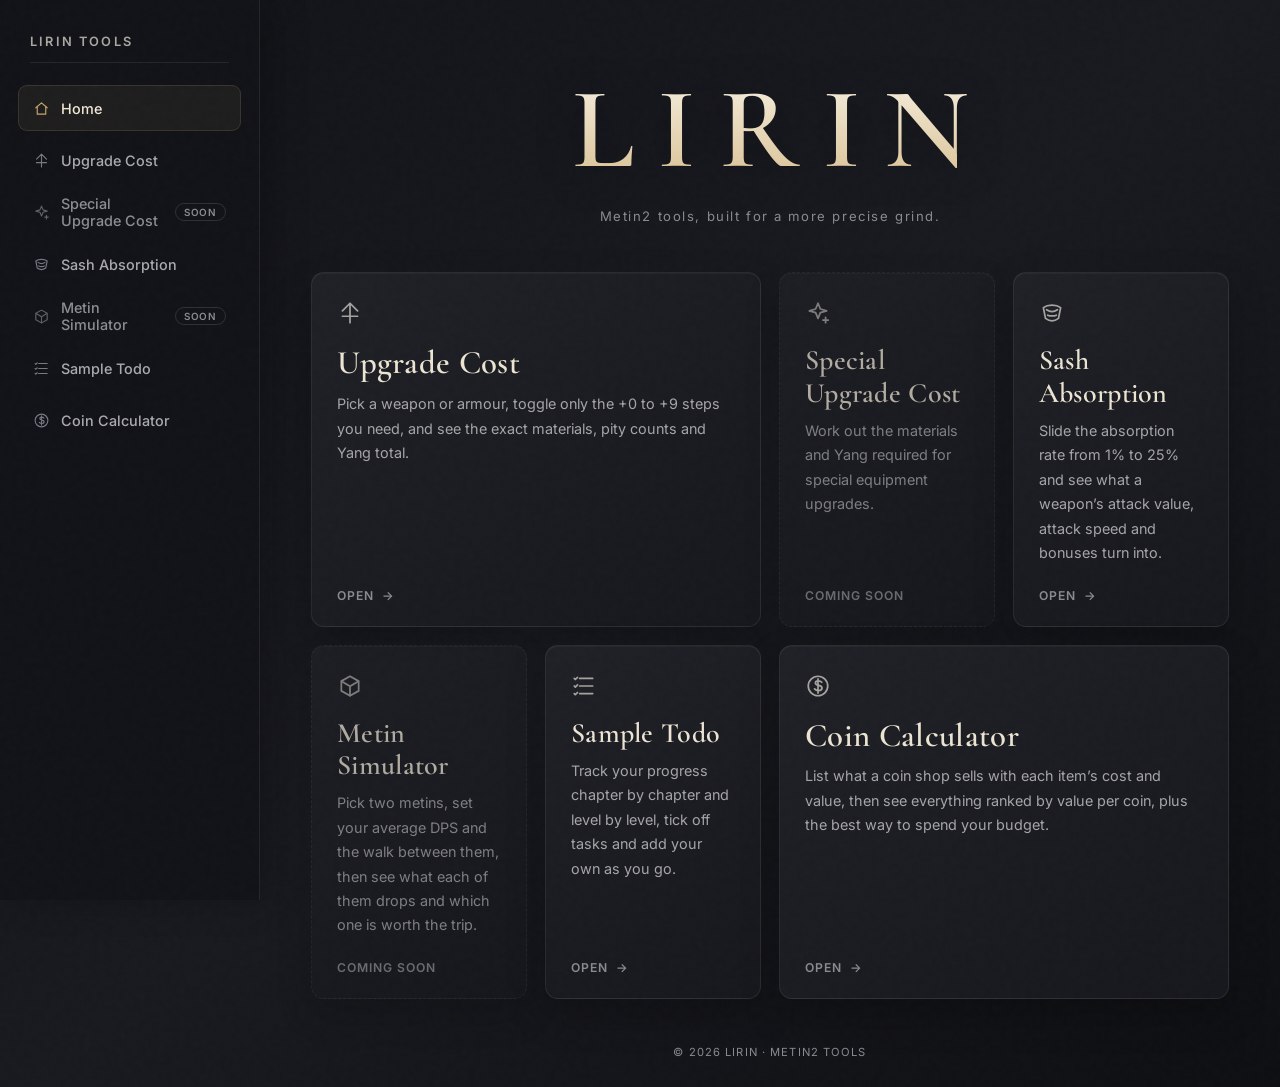
==== index.html @ 63ec620d "Update index.html" ====
<!DOCTYPE html>
<html lang="en">
<head>
<meta charset="UTF-8">
<meta name="viewport" content="width=device-width, initial-scale=1.0">
<title>LIRIN — Metin2 Tools</title>
<meta name="description" content="LIRIN brings together refined Metin2 tools for upgrades, farming and planning.">
<meta name="theme-color" content="#0f1013">
<meta property="og:type" content="website">
<meta property="og:title" content="LIRIN — Metin2 Tools">
<meta property="og:description" content="Refined Metin2 tools for upgrades, farming and planning.">
<meta name="twitter:card" content="summary">
<link rel="icon" href="data:image/svg+xml,%3Csvg xmlns='http://www.w3.org/2000/svg' viewBox='0 0 64 64'%3E%3Crect width='64' height='64' rx='12' fill='%230f1013'/%3E%3Cpath d='M20 14v36h26' fill='none' stroke='%23c7a76b' stroke-width='5' stroke-linecap='square'/%3E%3C/svg%3E">
<link rel="preconnect" href="https://fonts.googleapis.com">
<link rel="preconnect" href="https://fonts.gstatic.com" crossorigin>
<link href="https://fonts.googleapis.com/css2?family=Cormorant+Garamond:wght@500;600;700&family=Inter:wght@400;500;600&display=swap" rel="stylesheet">
<style>
:root{--gold:#c7a76b;--bg:#0f1013;--line:rgba(255,255,255,.075);--text:#f3f0e9;--muted:#a6a5a8;--dim:#8a8a92;--serif:"Cormorant Garamond",Georgia,"Times New Roman",serif;--sans:"Inter",ui-sans-serif,system-ui,-apple-system,"Segoe UI",sans-serif;color-scheme:dark}
*{box-sizing:border-box}
html{scroll-behavior:smooth;scrollbar-color:#414149 #101115}
body{margin:0;background:var(--bg);color:var(--text);font-family:var(--sans);-webkit-font-smoothing:antialiased}
.skip{position:absolute;left:-9999px;top:8px;z-index:20;padding:8px 14px;border-radius:6px;background:var(--gold);color:#17130d;font-weight:600}
.skip:focus{left:8px}
.ic{fill:none;stroke:currentColor;stroke-width:1.6;stroke-linecap:round;stroke-linejoin:round}
.app-root{position:relative;display:flex;min-height:100svh;isolation:isolate;overflow:clip;background:linear-gradient(138deg,#121318 0%,#191a20 50%,#0e0f12 100%)}
.app-root::after{content:"";position:absolute;inset:0;z-index:4;pointer-events:none;opacity:.035;background-image:url("data:image/svg+xml,%3Csvg viewBox='0 0 180 180' xmlns='http://www.w3.org/2000/svg'%3E%3Cfilter id='n'%3E%3CfeTurbulence type='fractalNoise' baseFrequency='.9' numOctaves='3' stitchTiles='stitch'/%3E%3C/filter%3E%3Crect width='100%25' height='100%25' filter='url(%23n)' opacity='.5'/%3E%3C/svg%3E")}
 
/* sidebar */
.sidebar{position:sticky;top:0;z-index:2;flex:0 0 260px;align-self:flex-start;height:100svh;display:flex;flex-direction:column;gap:6px;padding:34px 18px;background:#121318;border-right:1px solid var(--line);box-shadow:12px 0 34px rgba(0,0,0,.24)}
.nav-label{margin:0 12px 16px;padding-bottom:13px;border-bottom:1px solid rgba(255,255,255,.08);color:#a9a7a0;font-size:.8rem;font-weight:600;letter-spacing:.17em;text-transform:uppercase}
.nav-item{display:flex;align-items:center;gap:11px;min-height:46px;padding:0 14px;border:1px solid transparent;border-radius:9px;color:#aaaab0;font-size:.9rem;font-weight:500;text-decoration:none;transition:color .18s,background .18s,border-color .18s}
.nav-item .ic{width:17px;height:17px;flex:none;color:#777982;transition:color .18s}
.nav-item:hover,.nav-item.is-active{color:#f1e8d7;border-color:rgba(199,167,107,.16);background:rgba(199,167,107,.075)}
.nav-item:hover .ic,.nav-item.is-active .ic{color:var(--gold)}
.nav-item.is-soon,.nav-item.is-soon:hover{color:#8d8d94;border-color:transparent;background:none;cursor:default}
.nav-item.is-soon .ic,.nav-item.is-soon:hover .ic{color:#5f6169}
.badge{margin-left:auto;padding:2px 8px;border:1px solid rgba(255,255,255,.12);border-radius:20px;color:var(--dim);font-size:.62rem;font-weight:600;letter-spacing:.08em;text-transform:uppercase}
 
/* content */
.home-content{position:relative;z-index:1;flex:1;min-width:0;display:flex;flex-direction:column;align-items:center;gap:12px;padding:clamp(48px,8vh,84px) clamp(22px,4vw,64px) 28px}
.brand{margin:0;padding:0 .1em .08em;font-family:var(--serif);font-size:clamp(4.5rem,10vw,7.2rem);font-weight:600;line-height:1;letter-spacing:.2em;text-indent:.2em;background:linear-gradient(180deg,#f5eddd 5%,#d6bd8c 100%);-webkit-background-clip:text;background-clip:text;-webkit-text-fill-color:transparent;filter:drop-shadow(0 3px 22px rgba(0,0,0,.35));user-select:none}
.tagline{margin:0;color:var(--dim);font-size:.82rem;letter-spacing:.12em;text-align:center}
 
/* bento grid */
.tool-cards{display:grid;grid-template-columns:repeat(4,minmax(0,1fr));gap:18px;width:min(100%,1120px);margin-top:clamp(22px,4vh,38px)}
.tool-card{position:relative;display:flex;flex-direction:column;align-items:flex-start;min-height:250px;padding:27px 25px 23px;overflow:hidden;border:1px solid var(--line);border-radius:13px;background:linear-gradient(145deg,#202127 0%,#191a1f 72%,#17181d 100%);box-shadow:0 16px 38px rgba(0,0,0,.24),inset 0 1px 0 rgba(255,255,255,.035);color:inherit;text-decoration:none;transition:transform .22s,border-color .22s,box-shadow .22s}
.tool-card.wide{grid-column:span 2}
.tool-card>*{position:relative;z-index:1}
.tool-card::before{content:"";position:absolute;top:0;left:25px;width:62px;height:1px;background:linear-gradient(90deg,var(--gold),transparent);opacity:0;transition:opacity .22s}
.tool-card::after{content:"";position:absolute;inset:0;pointer-events:none;opacity:0;background:radial-gradient(340px circle at var(--x,50%) var(--y,50%),rgba(199,167,107,.11),transparent 74%);transition:opacity .22s}
a.tool-card:hover{transform:translateY(-4px);border-color:rgba(199,167,107,.34);box-shadow:0 22px 48px rgba(0,0,0,.34),0 0 22px rgba(199,167,107,.045)}
a.tool-card:hover::before,a.tool-card:hover::after{opacity:1}
.tool-card .ic{width:26px;height:26px;margin-bottom:18px;color:#a5a3a0;transition:color .18s}
a.tool-card:hover .ic{color:var(--gold)}
.tool-card h2{margin:0 0 10px;color:#ece4d3;font-family:var(--serif);font-size:1.75rem;font-weight:600;letter-spacing:.01em;line-height:1.15}
.tool-card.wide h2{font-size:2.05rem}
.tool-card p{margin:0;max-width:48ch;color:var(--muted);font-size:.9rem;line-height:1.7}
.card-open{display:inline-flex;align-items:center;gap:8px;margin-top:auto;padding-top:22px;color:var(--dim);font-size:.76rem;font-weight:600;letter-spacing:.08em;text-transform:uppercase;transition:color .18s,gap .18s}
a.tool-card:hover .card-open{gap:12px;color:#d2b77f}
.tool-card.is-soon{opacity:.72;border-style:dashed}
 
.site-footer{margin-top:auto;padding-top:34px;color:var(--dim);font-size:.7rem;letter-spacing:.1em;text-align:center;text-transform:uppercase}
 
/* entrance */
@keyframes rise{from{opacity:0;transform:translateY(14px)}}
.brand,.tagline,.tool-card,.site-footer{animation:rise .7s cubic-bezier(.2,.7,.2,1) backwards}
.tagline{animation-delay:.08s}
.tool-card{animation-delay:calc(.18s + var(--i) * .07s)}
.site-footer{animation-delay:.7s}
 
:focus-visible{outline:2px solid #d8bd83;outline-offset:4px}
::-webkit-scrollbar{width:10px;height:8px}
::-webkit-scrollbar-track{background:#101115}
::-webkit-scrollbar-thumb{background:#414149;border-radius:10px}
 
@media(max-width:1050px){.tool-cards{grid-template-columns:repeat(2,minmax(0,1fr))}}
@media(max-width:700px){
  .app-root{flex-direction:column}
  .sidebar{position:relative;flex:none;width:100%;height:auto;flex-direction:row;align-items:center;gap:7px;padding:10px 12px;overflow-x:auto;border-right:0;border-bottom:1px solid var(--line)}
  .nav-label{flex:none;margin:0 8px 0 2px;padding:0;border:0;font-size:.7rem}
  .nav-item{flex:none;min-height:36px;gap:7px;padding:0 9px;font-size:.78rem;white-space:nowrap}
  .nav-item .ic{width:15px;height:15px}
  .badge{display:none}
  .home-content{padding:42px 18px 24px}
  .brand{font-size:clamp(4rem,16vw,5.4rem)}
  .tagline{font-size:.7rem;letter-spacing:.08em}
  .tool-cards{grid-template-columns:1fr;gap:13px;margin-top:24px}
  .tool-card.wide{grid-column:auto}
  .tool-card,.tool-card.wide{min-height:200px;padding:23px 21px 20px}
  .tool-card.wide h2{font-size:1.75rem}
}
@media(prefers-reduced-motion:reduce){*,*::before,*::after{scroll-behavior:auto!important;animation-duration:.01ms!important;transition-duration:.01ms!important}}
</style>
</head>
<body>
<svg width="0" height="0" style="position:absolute" aria-hidden="true"><defs>
<symbol id="i-home" viewBox="0 0 24 24"><path d="M4 11 12 4l8 7"/><path d="M6 10v10h12V10"/></symbol>
<symbol id="i-upgrade" viewBox="0 0 24 24"><path d="M12 3v18M5 10l7-7 7 7M5 15h14"/></symbol>
<symbol id="i-special" viewBox="0 0 24 24"><path d="m12 3 2.2 5.3L20 10l-5.8 1.7L12 17l-2.2-5.3L4 10l5.8-1.7L12 3Z"/><path d="M19 16v5M16.5 18.5h5"/></symbol>
<symbol id="i-sash" viewBox="0 0 24 24"><path d="M4 7c4-3 12-3 16 0l-2 10c-4 3-8 3-12 0L4 7Z"/><path d="M7 9c3 2 7 2 10 0M8 14c2 1 6 1 8 0"/></symbol>
<symbol id="i-metin" viewBox="0 0 24 24"><path d="m12 3 8 4.5v9L12 21l-8-4.5v-9L12 3Z"/><path d="m4.5 7.8 7.5 4.4 7.5-4.4M12 12.2V21"/></symbol>
<symbol id="i-todo" viewBox="0 0 24 24"><path d="M8 5h12M8 12h12M8 19h12"/><path d="m3 5 1 1 2-2M3 12l1 1 2-2M3 19l1 1 2-2"/></symbol>
<symbol id="i-coin" viewBox="0 0 24 24"><circle cx="12" cy="12" r="9"/><path d="M15.5 8.5c-.7-.8-1.8-1.2-3.2-1.2-1.6 0-2.7.8-2.7 2 0 3.2 6.1 1.2 6.1 4.5 0 1.4-1.3 2.4-3.2 2.4-1.5 0-2.8-.5-3.7-1.5M12 5.5v13"/></symbol>
</defs></svg>
 
<a class="skip" href="#tools">Skip to tools</a>
<div class="app-root">
  <nav class="sidebar" aria-label="Main navigation">
    <p class="nav-label">Lirin Tools</p>
    <a class="nav-item is-active" href="./" aria-current="page"><svg class="ic" aria-hidden="true"><use href="#i-home"/></svg>Home</a>
    <a class="nav-item" href="upgrade-cost"><svg class="ic" aria-hidden="true"><use href="#i-upgrade"/></svg>Upgrade Cost</a>
    <span class="nav-item is-soon" aria-disabled="true"><svg class="ic" aria-hidden="true"><use href="#i-special"/></svg>Special Upgrade Cost<span class="badge">Soon</span></span>
    <a class="nav-item" href="sash"><svg class="ic" aria-hidden="true"><use href="#i-sash"/></svg>Sash Absorption</a>
    <span class="nav-item is-soon" aria-disabled="true"><svg class="ic" aria-hidden="true"><use href="#i-metin"/></svg>Metin Simulator<span class="badge">Soon</span></span>
    <a class="nav-item" href="sample-todo"><svg class="ic" aria-hidden="true"><use href="#i-todo"/></svg>Sample Todo</a>
    <a class="nav-item" href="coin-calculator"><svg class="ic" aria-hidden="true"><use href="#i-coin"/></svg>Coin Calculator</a>
  </nav>
 
  <main class="home-content">
    <h1 class="brand">LIRIN</h1>
    <p class="tagline">Metin2 tools, built for a more precise grind.</p>
 
    <div class="tool-cards" id="tools">
      <a class="tool-card wide" style="--i:0" href="upgrade-cost">
        <svg class="ic" aria-hidden="true"><use href="#i-upgrade"/></svg>
        <h2>Upgrade Cost</h2>
        <p>Pick a weapon or armour, toggle only the +0 to +9 steps you need, and see the exact materials, pity counts and Yang total.</p>
        <span class="card-open">Open <span aria-hidden="true">→</span></span>
      </a>
      <div class="tool-card is-soon" style="--i:1">
        <svg class="ic" aria-hidden="true"><use href="#i-special"/></svg>
        <h2>Special Upgrade Cost</h2>
        <p>Work out the materials and Yang required for special equipment upgrades.</p>
        <span class="card-open">Coming soon</span>
      </div>
      <a class="tool-card" style="--i:2" href="sash">
        <svg class="ic" aria-hidden="true"><use href="#i-sash"/></svg>
        <h2>Sash Absorption</h2>
        <p>Slide the absorption rate from 1% to 25% and see what a weapon’s attack value, attack speed and bonuses turn into.</p>
        <span class="card-open">Open <span aria-hidden="true">→</span></span>
      </a>
      <div class="tool-card is-soon" style="--i:3">
        <svg class="ic" aria-hidden="true"><use href="#i-metin"/></svg>
        <h2>Metin Simulator</h2>
        <p>Pick two metins, set your average DPS and the walk between them, then see what each of them drops and which one is worth the trip.</p>
        <span class="card-open">Coming soon</span>
      </div>
      <a class="tool-card" style="--i:4" href="sample-todo">
        <svg class="ic" aria-hidden="true"><use href="#i-todo"/></svg>
        <h2>Sample Todo</h2>
        <p>Track your progress chapter by chapter and level by level, tick off tasks and add your own as you go.</p>
        <span class="card-open">Open <span aria-hidden="true">→</span></span>
      </a>
      <a class="tool-card wide" style="--i:5" href="coin-calculator">
        <svg class="ic" aria-hidden="true"><use href="#i-coin"/></svg>
        <h2>Coin Calculator</h2>
        <p>List what a coin shop sells with each item’s cost and value, then see everything ranked by value per coin, plus the best way to spend your budget.</p>
        <span class="card-open">Open <span aria-hidden="true">→</span></span>
      </a>
    </div>
 
    <footer class="site-footer">© 2026 LIRIN · Metin2 Tools</footer>
  </main>
</div>
<script>
document.querySelectorAll("a.tool-card").forEach(card=>{
  card.addEventListener("pointermove",e=>{
    const b=card.getBoundingClientRect();
    card.style.setProperty("--x",(e.clientX-b.left)+"px");
    card.style.setProperty("--y",(e.clientY-b.top)+"px");
  });
});
</script>
</body>
</html>
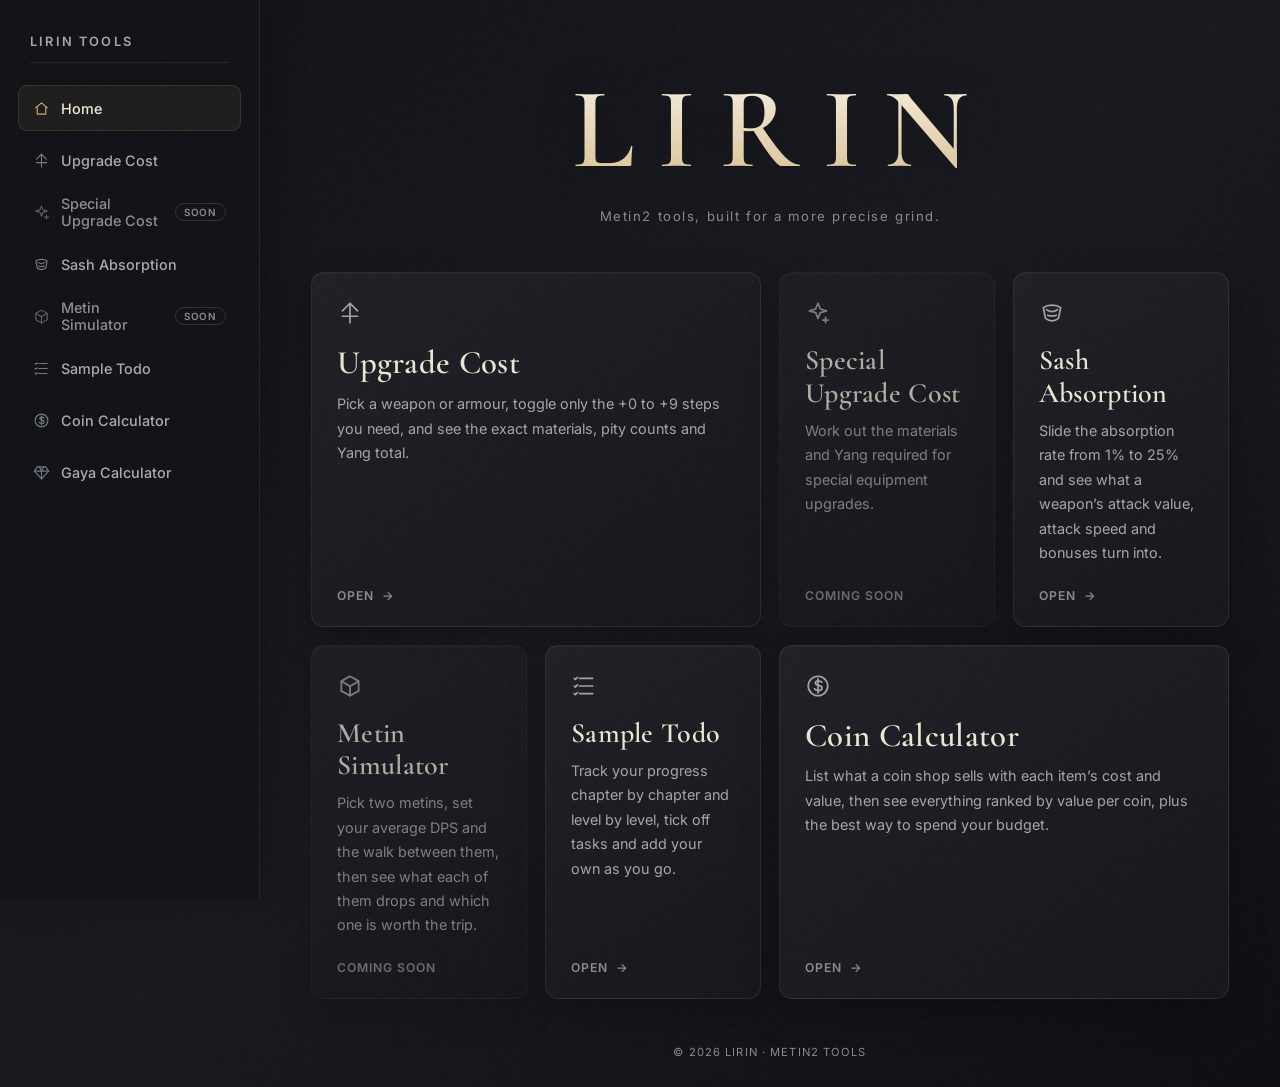
==== commit 82f575e9: "Update index.html" ====
--- a/index.html
+++ b/index.html
@@ -101,6 +101,7 @@
 <symbol id="i-metin" viewBox="0 0 24 24"><path d="m12 3 8 4.5v9L12 21l-8-4.5v-9L12 3Z"/><path d="m4.5 7.8 7.5 4.4 7.5-4.4M12 12.2V21"/></symbol>
 <symbol id="i-todo" viewBox="0 0 24 24"><path d="M8 5h12M8 12h12M8 19h12"/><path d="m3 5 1 1 2-2M3 12l1 1 2-2M3 19l1 1 2-2"/></symbol>
 <symbol id="i-coin" viewBox="0 0 24 24"><circle cx="12" cy="12" r="9"/><path d="M15.5 8.5c-.7-.8-1.8-1.2-3.2-1.2-1.6 0-2.7.8-2.7 2 0 3.2 6.1 1.2 6.1 4.5 0 1.4-1.3 2.4-3.2 2.4-1.5 0-2.8-.5-3.7-1.5M12 5.5v13"/></symbol>
+<symbol id="i-gaya" viewBox="0 0 24 24"><path d="M6 4h12l4 6-10 11L2 10l4-6Z"/><path d="M2 10h20M9 4l3 6 3-6M12 10v11"/></symbol>
 </defs></svg>
  
 <a class="skip" href="#tools">Skip to tools</a>
@@ -114,6 +115,7 @@
     <span class="nav-item is-soon" aria-disabled="true"><svg class="ic" aria-hidden="true"><use href="#i-metin"/></svg>Metin Simulator<span class="badge">Soon</span></span>
     <a class="nav-item" href="sample-todo"><svg class="ic" aria-hidden="true"><use href="#i-todo"/></svg>Sample Todo</a>
     <a class="nav-item" href="coin-calculator"><svg class="ic" aria-hidden="true"><use href="#i-coin"/></svg>Coin Calculator</a>
+    <a class="nav-item" href="gaya-calculator"><svg class="ic" aria-hidden="true"><use href="#i-gaya"/></svg>Gaya Calculator</a>
   </nav>
  
   <main class="home-content">
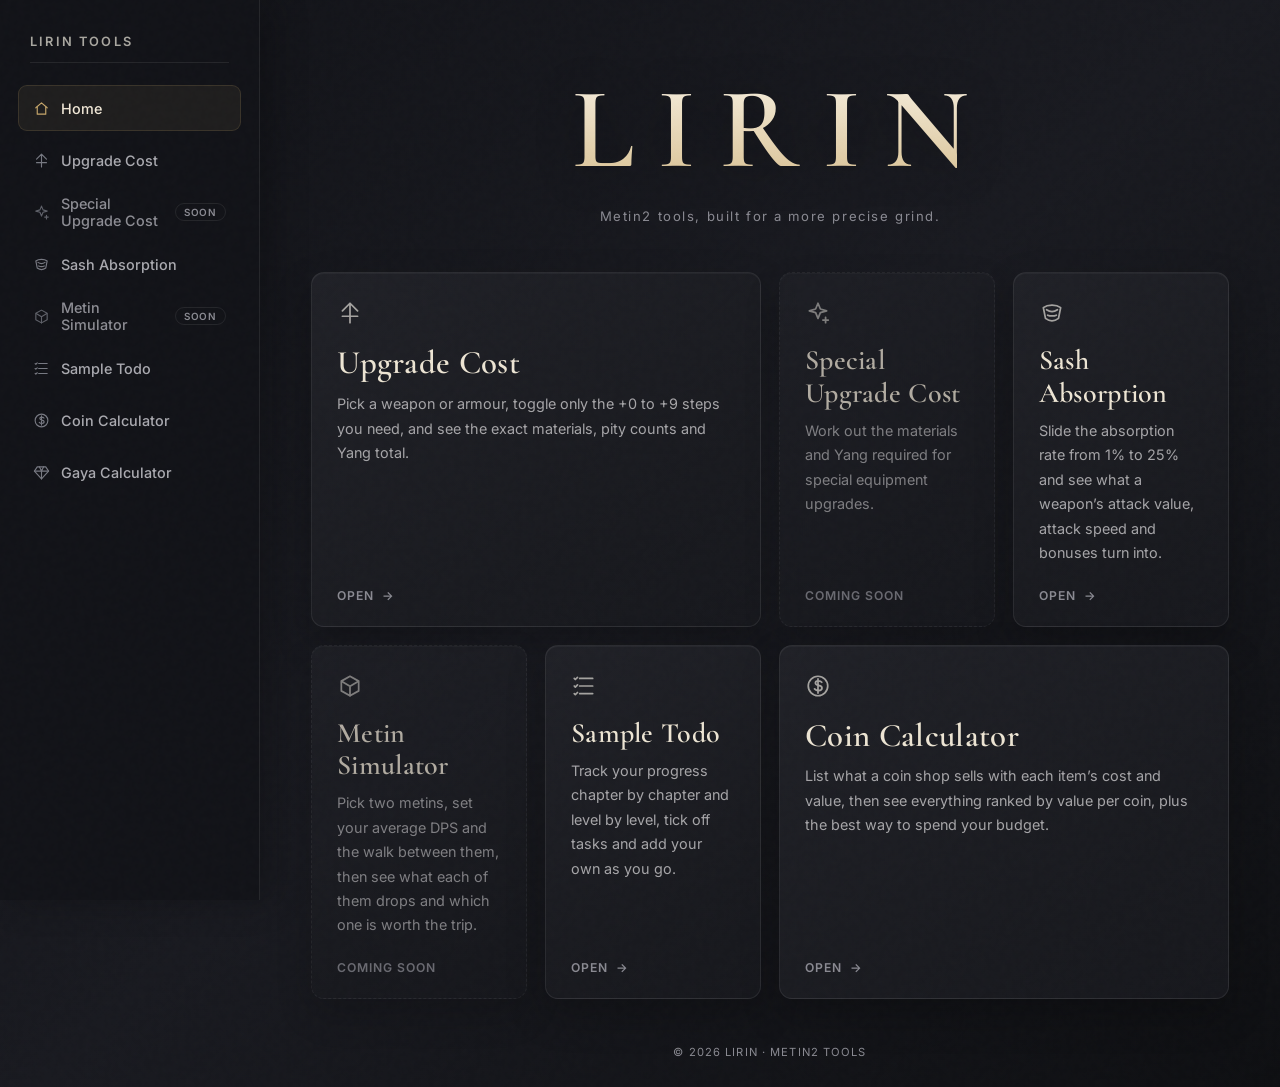
==== commit a40f1148: "Add files via upload" ====
--- a/index.html
+++ b/index.html
@@ -14,33 +14,21 @@
 <link rel="preconnect" href="https://fonts.googleapis.com">
 <link rel="preconnect" href="https://fonts.gstatic.com" crossorigin>
 <link href="https://fonts.googleapis.com/css2?family=Cormorant+Garamond:wght@500;600;700&family=Inter:wght@400;500;600&display=swap" rel="stylesheet">
+<link rel="stylesheet" href="/common.css">
 <style>
-:root{--gold:#c7a76b;--bg:#0f1013;--line:rgba(255,255,255,.075);--text:#f3f0e9;--muted:#a6a5a8;--dim:#8a8a92;--serif:"Cormorant Garamond",Georgia,"Times New Roman",serif;--sans:"Inter",ui-sans-serif,system-ui,-apple-system,"Segoe UI",sans-serif;color-scheme:dark}
-*{box-sizing:border-box}
 html{scroll-behavior:smooth;scrollbar-color:#414149 #101115}
-body{margin:0;background:var(--bg);color:var(--text);font-family:var(--sans);-webkit-font-smoothing:antialiased}
 .skip{position:absolute;left:-9999px;top:8px;z-index:20;padding:8px 14px;border-radius:6px;background:var(--gold);color:#17130d;font-weight:600}
 .skip:focus{left:8px}
-.ic{fill:none;stroke:currentColor;stroke-width:1.6;stroke-linecap:round;stroke-linejoin:round}
-.app-root{position:relative;display:flex;min-height:100svh;isolation:isolate;overflow:clip;background:linear-gradient(138deg,#121318 0%,#191a20 50%,#0e0f12 100%)}
+.app-root{position:relative;isolation:isolate;overflow:clip}
 .app-root::after{content:"";position:absolute;inset:0;z-index:4;pointer-events:none;opacity:.035;background-image:url("data:image/svg+xml,%3Csvg viewBox='0 0 180 180' xmlns='http://www.w3.org/2000/svg'%3E%3Cfilter id='n'%3E%3CfeTurbulence type='fractalNoise' baseFrequency='.9' numOctaves='3' stitchTiles='stitch'/%3E%3C/filter%3E%3Crect width='100%25' height='100%25' filter='url(%23n)' opacity='.5'/%3E%3C/svg%3E")}
- 
-/* sidebar */
-.sidebar{position:sticky;top:0;z-index:2;flex:0 0 260px;align-self:flex-start;height:100svh;display:flex;flex-direction:column;gap:6px;padding:34px 18px;background:#121318;border-right:1px solid var(--line);box-shadow:12px 0 34px rgba(0,0,0,.24)}
-.nav-label{margin:0 12px 16px;padding-bottom:13px;border-bottom:1px solid rgba(255,255,255,.08);color:#a9a7a0;font-size:.8rem;font-weight:600;letter-spacing:.17em;text-transform:uppercase}
-.nav-item{display:flex;align-items:center;gap:11px;min-height:46px;padding:0 14px;border:1px solid transparent;border-radius:9px;color:#aaaab0;font-size:.9rem;font-weight:500;text-decoration:none;transition:color .18s,background .18s,border-color .18s}
-.nav-item .ic{width:17px;height:17px;flex:none;color:#777982;transition:color .18s}
-.nav-item:hover,.nav-item.is-active{color:#f1e8d7;border-color:rgba(199,167,107,.16);background:rgba(199,167,107,.075)}
-.nav-item:hover .ic,.nav-item.is-active .ic{color:var(--gold)}
-.nav-item.is-soon,.nav-item.is-soon:hover{color:#8d8d94;border-color:transparent;background:none;cursor:default}
-.nav-item.is-soon .ic,.nav-item.is-soon:hover .ic{color:#5f6169}
-.badge{margin-left:auto;padding:2px 8px;border:1px solid rgba(255,255,255,.12);border-radius:20px;color:var(--dim);font-size:.62rem;font-weight:600;letter-spacing:.08em;text-transform:uppercase}
- 
+/* the home page keeps its own sidebar depth (under the grain) and shadow */
+.sidebar{z-index:2;box-shadow:12px 0 34px rgba(0,0,0,.24)}
+
 /* content */
 .home-content{position:relative;z-index:1;flex:1;min-width:0;display:flex;flex-direction:column;align-items:center;gap:12px;padding:clamp(48px,8vh,84px) clamp(22px,4vw,64px) 28px}
 .brand{margin:0;padding:0 .1em .08em;font-family:var(--serif);font-size:clamp(4.5rem,10vw,7.2rem);font-weight:600;line-height:1;letter-spacing:.2em;text-indent:.2em;background:linear-gradient(180deg,#f5eddd 5%,#d6bd8c 100%);-webkit-background-clip:text;background-clip:text;-webkit-text-fill-color:transparent;filter:drop-shadow(0 3px 22px rgba(0,0,0,.35));user-select:none}
 .tagline{margin:0;color:var(--dim);font-size:.82rem;letter-spacing:.12em;text-align:center}
- 
+
 /* bento grid */
 .tool-cards{display:grid;grid-template-columns:repeat(4,minmax(0,1fr));gap:18px;width:min(100%,1120px);margin-top:clamp(22px,4vh,38px)}
 .tool-card{position:relative;display:flex;flex-direction:column;align-items:flex-start;min-height:250px;padding:27px 25px 23px;overflow:hidden;border:1px solid var(--line);border-radius:13px;background:linear-gradient(145deg,#202127 0%,#191a1f 72%,#17181d 100%);box-shadow:0 16px 38px rgba(0,0,0,.24),inset 0 1px 0 rgba(255,255,255,.035);color:inherit;text-decoration:none;transition:transform .22s,border-color .22s,box-shadow .22s}
@@ -58,29 +46,22 @@
 .card-open{display:inline-flex;align-items:center;gap:8px;margin-top:auto;padding-top:22px;color:var(--dim);font-size:.76rem;font-weight:600;letter-spacing:.08em;text-transform:uppercase;transition:color .18s,gap .18s}
 a.tool-card:hover .card-open{gap:12px;color:#d2b77f}
 .tool-card.is-soon{opacity:.72;border-style:dashed}
- 
+
 .site-footer{margin-top:auto;padding-top:34px;color:var(--dim);font-size:.7rem;letter-spacing:.1em;text-align:center;text-transform:uppercase}
- 
+
 /* entrance */
 @keyframes rise{from{opacity:0;transform:translateY(14px)}}
 .brand,.tagline,.tool-card,.site-footer{animation:rise .7s cubic-bezier(.2,.7,.2,1) backwards}
 .tagline{animation-delay:.08s}
 .tool-card{animation-delay:calc(.18s + var(--i) * .07s)}
 .site-footer{animation-delay:.7s}
- 
-:focus-visible{outline:2px solid #d8bd83;outline-offset:4px}
+
 ::-webkit-scrollbar{width:10px;height:8px}
 ::-webkit-scrollbar-track{background:#101115}
 ::-webkit-scrollbar-thumb{background:#414149;border-radius:10px}
- 
+
 @media(max-width:1050px){.tool-cards{grid-template-columns:repeat(2,minmax(0,1fr))}}
 @media(max-width:700px){
-  .app-root{flex-direction:column}
-  .sidebar{position:relative;flex:none;width:100%;height:auto;flex-direction:row;align-items:center;gap:7px;padding:10px 12px;overflow-x:auto;border-right:0;border-bottom:1px solid var(--line)}
-  .nav-label{flex:none;margin:0 8px 0 2px;padding:0;border:0;font-size:.7rem}
-  .nav-item{flex:none;min-height:36px;gap:7px;padding:0 9px;font-size:.78rem;white-space:nowrap}
-  .nav-item .ic{width:15px;height:15px}
-  .badge{display:none}
   .home-content{padding:42px 18px 24px}
   .brand{font-size:clamp(4rem,16vw,5.4rem)}
   .tagline{font-size:.7rem;letter-spacing:.08em}
@@ -93,37 +74,27 @@
 </style>
 </head>
 <body>
+<!-- icons used by the cards (the sidebar icons come from /nav.js) -->
 <svg width="0" height="0" style="position:absolute" aria-hidden="true"><defs>
-<symbol id="i-home" viewBox="0 0 24 24"><path d="M4 11 12 4l8 7"/><path d="M6 10v10h12V10"/></symbol>
 <symbol id="i-upgrade" viewBox="0 0 24 24"><path d="M12 3v18M5 10l7-7 7 7M5 15h14"/></symbol>
 <symbol id="i-special" viewBox="0 0 24 24"><path d="m12 3 2.2 5.3L20 10l-5.8 1.7L12 17l-2.2-5.3L4 10l5.8-1.7L12 3Z"/><path d="M19 16v5M16.5 18.5h5"/></symbol>
 <symbol id="i-sash" viewBox="0 0 24 24"><path d="M4 7c4-3 12-3 16 0l-2 10c-4 3-8 3-12 0L4 7Z"/><path d="M7 9c3 2 7 2 10 0M8 14c2 1 6 1 8 0"/></symbol>
 <symbol id="i-metin" viewBox="0 0 24 24"><path d="m12 3 8 4.5v9L12 21l-8-4.5v-9L12 3Z"/><path d="m4.5 7.8 7.5 4.4 7.5-4.4M12 12.2V21"/></symbol>
 <symbol id="i-todo" viewBox="0 0 24 24"><path d="M8 5h12M8 12h12M8 19h12"/><path d="m3 5 1 1 2-2M3 12l1 1 2-2M3 19l1 1 2-2"/></symbol>
 <symbol id="i-coin" viewBox="0 0 24 24"><circle cx="12" cy="12" r="9"/><path d="M15.5 8.5c-.7-.8-1.8-1.2-3.2-1.2-1.6 0-2.7.8-2.7 2 0 3.2 6.1 1.2 6.1 4.5 0 1.4-1.3 2.4-3.2 2.4-1.5 0-2.8-.5-3.7-1.5M12 5.5v13"/></symbol>
-<symbol id="i-gaya" viewBox="0 0 24 24"><path d="M6 4h12l4 6-10 11L2 10l4-6Z"/><path d="M2 10h20M9 4l3 6 3-6M12 10v11"/></symbol>
 </defs></svg>
- 
+
 <a class="skip" href="#tools">Skip to tools</a>
 <div class="app-root">
-  <nav class="sidebar" aria-label="Main navigation">
-    <p class="nav-label">Lirin Tools</p>
-    <a class="nav-item is-active" href="./" aria-current="page"><svg class="ic" aria-hidden="true"><use href="#i-home"/></svg>Home</a>
-    <a class="nav-item" href="upgrade-cost"><svg class="ic" aria-hidden="true"><use href="#i-upgrade"/></svg>Upgrade Cost</a>
-    <span class="nav-item is-soon" aria-disabled="true"><svg class="ic" aria-hidden="true"><use href="#i-special"/></svg>Special Upgrade Cost<span class="badge">Soon</span></span>
-    <a class="nav-item" href="sash"><svg class="ic" aria-hidden="true"><use href="#i-sash"/></svg>Sash Absorption</a>
-    <span class="nav-item is-soon" aria-disabled="true"><svg class="ic" aria-hidden="true"><use href="#i-metin"/></svg>Metin Simulator<span class="badge">Soon</span></span>
-    <a class="nav-item" href="sample-todo"><svg class="ic" aria-hidden="true"><use href="#i-todo"/></svg>Sample Todo</a>
-    <a class="nav-item" href="coin-calculator"><svg class="ic" aria-hidden="true"><use href="#i-coin"/></svg>Coin Calculator</a>
-    <a class="nav-item" href="gaya-calculator"><svg class="ic" aria-hidden="true"><use href="#i-gaya"/></svg>Gaya Calculator</a>
-  </nav>
- 
+  <nav id="sidebar"></nav>
+  <script src="/nav.js"></script>
+
   <main class="home-content">
     <h1 class="brand">LIRIN</h1>
     <p class="tagline">Metin2 tools, built for a more precise grind.</p>
- 
+
     <div class="tool-cards" id="tools">
-      <a class="tool-card wide" style="--i:0" href="upgrade-cost">
+      <a class="tool-card wide" style="--i:0" href="/upgrade-cost/">
         <svg class="ic" aria-hidden="true"><use href="#i-upgrade"/></svg>
         <h2>Upgrade Cost</h2>
         <p>Pick a weapon or armour, toggle only the +0 to +9 steps you need, and see the exact materials, pity counts and Yang total.</p>
@@ -135,7 +106,7 @@
         <p>Work out the materials and Yang required for special equipment upgrades.</p>
         <span class="card-open">Coming soon</span>
       </div>
-      <a class="tool-card" style="--i:2" href="sash">
+      <a class="tool-card" style="--i:2" href="/sash/">
         <svg class="ic" aria-hidden="true"><use href="#i-sash"/></svg>
         <h2>Sash Absorption</h2>
         <p>Slide the absorption rate from 1% to 25% and see what a weapon’s attack value, attack speed and bonuses turn into.</p>
@@ -147,20 +118,20 @@
         <p>Pick two metins, set your average DPS and the walk between them, then see what each of them drops and which one is worth the trip.</p>
         <span class="card-open">Coming soon</span>
       </div>
-      <a class="tool-card" style="--i:4" href="sample-todo">
+      <a class="tool-card" style="--i:4" href="/sample-todo/">
         <svg class="ic" aria-hidden="true"><use href="#i-todo"/></svg>
         <h2>Sample Todo</h2>
         <p>Track your progress chapter by chapter and level by level, tick off tasks and add your own as you go.</p>
         <span class="card-open">Open <span aria-hidden="true">→</span></span>
       </a>
-      <a class="tool-card wide" style="--i:5" href="coin-calculator">
+      <a class="tool-card wide" style="--i:5" href="/coin-calculator/">
         <svg class="ic" aria-hidden="true"><use href="#i-coin"/></svg>
         <h2>Coin Calculator</h2>
         <p>List what a coin shop sells with each item’s cost and value, then see everything ranked by value per coin, plus the best way to spend your budget.</p>
         <span class="card-open">Open <span aria-hidden="true">→</span></span>
       </a>
     </div>
- 
+
     <footer class="site-footer">© 2026 LIRIN · Metin2 Tools</footer>
   </main>
 </div>
@@ -175,4 +146,3 @@
 </script>
 </body>
 </html>
- 
--- a/common.css
+++ b/common.css
@@ -0,0 +1,44 @@
+/* LIRIN — shared styles (included by every page: <link rel="stylesheet" href="/common.css">) */
+:root{--gold:#c7a76b;--bg:#0f1013;--line:rgba(255,255,255,.08);--text:#f3f0e9;--muted:#a6a5a8;--dim:#8a8a92;--green:#46d081;--serif:"Cormorant Garamond",Georgia,"Times New Roman",serif;--sans:"Inter",ui-sans-serif,system-ui,-apple-system,"Segoe UI",sans-serif;color-scheme:dark}
+*{box-sizing:border-box}
+body{margin:0;background:var(--bg);color:var(--text);font-family:var(--sans);-webkit-font-smoothing:antialiased}
+button,input{font:inherit;color:inherit}
+:focus-visible{outline:2px solid #d8bd83;outline-offset:3px}
+.ic{fill:none;stroke:currentColor;stroke-width:1.6;stroke-linecap:round;stroke-linejoin:round}
+.app-root{display:flex;min-height:100svh;background:linear-gradient(138deg,#121318,#191a20 50%,#0e0f12)}
+
+/* sidebar (markup is generated by /nav.js) */
+.sidebar{position:sticky;top:0;z-index:6;flex:0 0 260px;align-self:flex-start;height:100svh;display:flex;flex-direction:column;gap:6px;padding:34px 18px;background:#121318;border-right:1px solid var(--line)}
+.nav-label{margin:0 12px 16px;padding-bottom:13px;border-bottom:1px solid var(--line);color:#a9a7a0;font-size:.8rem;font-weight:600;letter-spacing:.17em;text-transform:uppercase}
+.nav-item{display:flex;align-items:center;gap:11px;min-height:46px;padding:0 14px;border:1px solid transparent;border-radius:9px;color:#aaaab0;font-size:.9rem;font-weight:500;text-decoration:none;transition:color .18s,background .18s,border-color .18s}
+.nav-item .ic{width:17px;height:17px;flex:none;color:#777982;transition:color .18s}
+a.nav-item:hover,.nav-item.is-active{color:#f1e8d7;border-color:rgba(199,167,107,.16);background:rgba(199,167,107,.075)}
+a.nav-item:hover .ic,.nav-item.is-active .ic{color:var(--gold)}
+.nav-item.is-soon{color:#8d8d94;cursor:default}
+.nav-item.is-soon .ic{color:#5f6169}
+.badge{margin-left:auto;padding:2px 8px;border:1px solid var(--line);border-radius:20px;color:var(--dim);font-size:.62rem;font-weight:600;letter-spacing:.08em;text-transform:uppercase}
+
+/* page shell used by the tool pages */
+.main{flex:1;min-width:0;display:flex;flex-direction:column;min-height:100svh}
+.inner{width:min(100%,1000px);margin:0 auto;padding:clamp(34px,6vh,60px) clamp(14px,3vw,30px) 40px}
+.inner h1{margin:0;text-align:center;font-family:var(--serif);font-size:clamp(2rem,4.4vw,2.9rem);font-weight:600;letter-spacing:.1em;background:linear-gradient(180deg,#f5eddd,#d6bd8c);-webkit-background-clip:text;background-clip:text;-webkit-text-fill-color:transparent}
+.line{width:min(420px,70%);height:1px;margin:14px auto 18px;background:linear-gradient(90deg,transparent,var(--gold),transparent)}
+
+/* always-visible cost bar */
+.summary{position:sticky;bottom:0;z-index:5;margin-top:auto;display:flex;flex-wrap:wrap;justify-content:center;gap:8px clamp(18px,4vw,52px);padding:14px 20px;background:rgba(15,16,19,.94);backdrop-filter:blur(12px);border-top:1px solid rgba(199,167,107,.28);box-shadow:0 -14px 34px rgba(0,0,0,.45)}
+.summary div{display:flex;align-items:baseline;gap:10px}
+.summary span{color:var(--dim);font-size:.76rem;font-weight:600;letter-spacing:.08em;text-transform:uppercase}
+.summary b{color:#e6d2a7;font-size:1rem;font-weight:600}
+.summary .tot b{color:var(--green);font-size:1.15rem}
+
+@media(max-width:700px){
+  .app-root{flex-direction:column}
+  .sidebar{position:relative;flex:none;width:100%;height:auto;flex-direction:row;align-items:center;gap:7px;padding:10px 12px;overflow-x:auto;border-right:0;border-bottom:1px solid var(--line)}
+  .nav-label{flex:none;margin:0 8px 0 2px;padding:0;border:0;font-size:.7rem}
+  .nav-item{flex:none;min-height:36px;gap:7px;padding:0 9px;font-size:.78rem;white-space:nowrap}
+  .nav-item .ic{width:15px;height:15px}
+  .badge{display:none}
+  .summary{padding:10px 12px;gap:4px 16px}
+  .summary div{flex-direction:column;gap:0;align-items:center}
+}
+@media(prefers-reduced-motion:reduce){*{transition-duration:.01ms!important}}
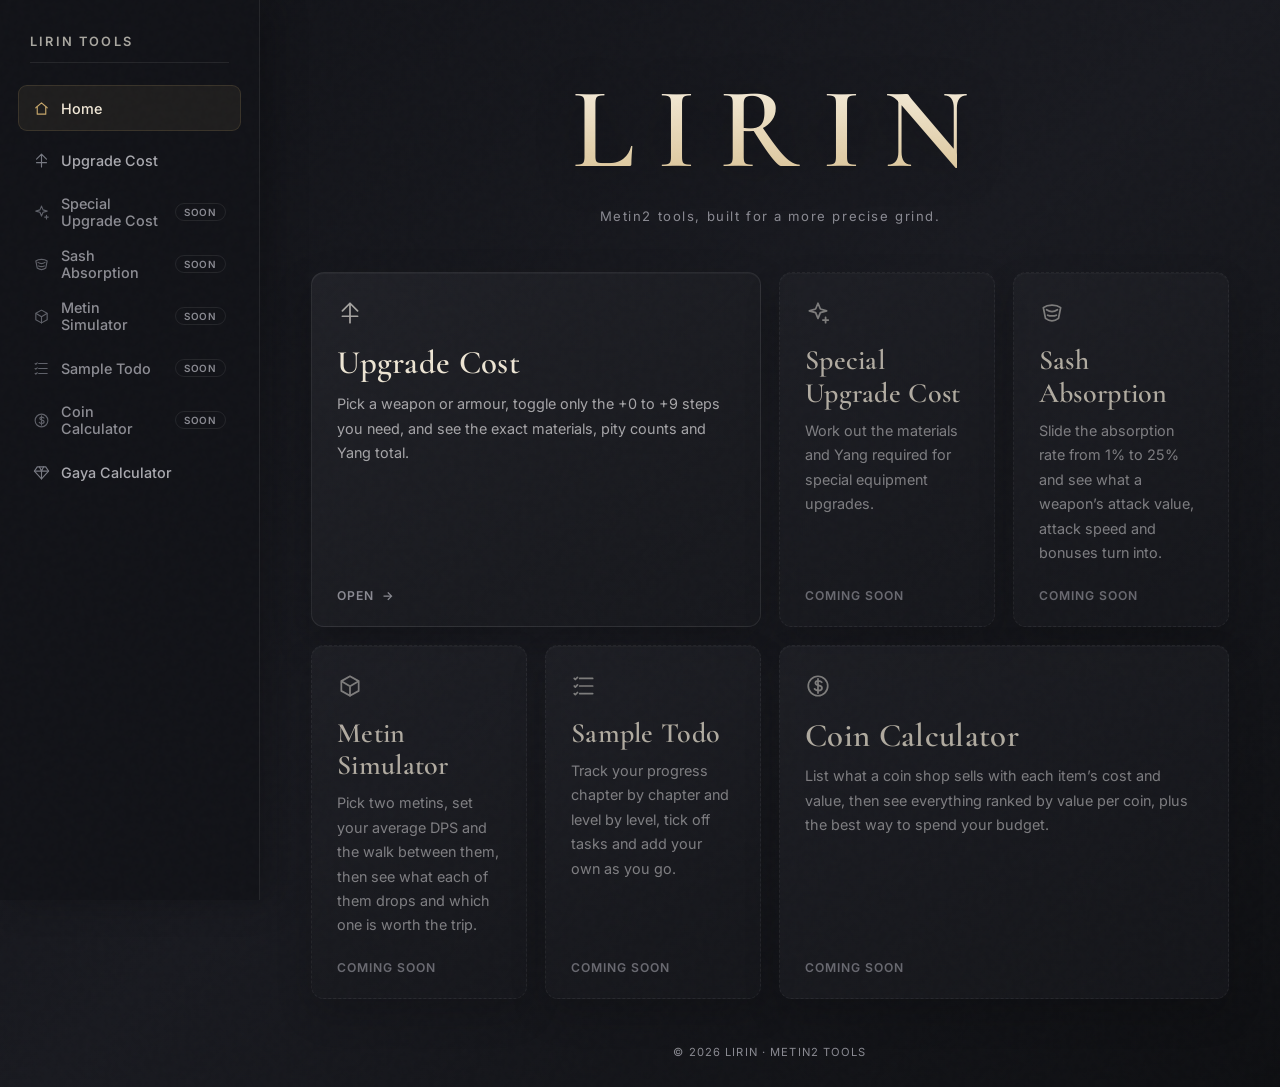
==== commit 4540a6dd: "Update index.html" ====
--- a/index.html
+++ b/index.html
@@ -106,30 +106,30 @@
         <p>Work out the materials and Yang required for special equipment upgrades.</p>
         <span class="card-open">Coming soon</span>
       </div>
-      <a class="tool-card" style="--i:2" href="/sash/">
+      <div class="tool-card is-soon" style="--i:2">
         <svg class="ic" aria-hidden="true"><use href="#i-sash"/></svg>
         <h2>Sash Absorption</h2>
         <p>Slide the absorption rate from 1% to 25% and see what a weapon’s attack value, attack speed and bonuses turn into.</p>
-        <span class="card-open">Open <span aria-hidden="true">→</span></span>
-      </a>
+        <span class="card-open">Coming soon</span>
+      </div>
       <div class="tool-card is-soon" style="--i:3">
         <svg class="ic" aria-hidden="true"><use href="#i-metin"/></svg>
         <h2>Metin Simulator</h2>
         <p>Pick two metins, set your average DPS and the walk between them, then see what each of them drops and which one is worth the trip.</p>
         <span class="card-open">Coming soon</span>
       </div>
-      <a class="tool-card" style="--i:4" href="/sample-todo/">
+      <div class="tool-card is-soon" style="--i:4">
         <svg class="ic" aria-hidden="true"><use href="#i-todo"/></svg>
         <h2>Sample Todo</h2>
         <p>Track your progress chapter by chapter and level by level, tick off tasks and add your own as you go.</p>
-        <span class="card-open">Open <span aria-hidden="true">→</span></span>
-      </a>
-      <a class="tool-card wide" style="--i:5" href="/coin-calculator/">
+        <span class="card-open">Coming soon</span>
+      </div>
+      <div class="tool-card wide is-soon" style="--i:5">
         <svg class="ic" aria-hidden="true"><use href="#i-coin"/></svg>
         <h2>Coin Calculator</h2>
         <p>List what a coin shop sells with each item’s cost and value, then see everything ranked by value per coin, plus the best way to spend your budget.</p>
-        <span class="card-open">Open <span aria-hidden="true">→</span></span>
-      </a>
+        <span class="card-open">Coming soon</span>
+      </div>
     </div>
 
     <footer class="site-footer">© 2026 LIRIN · Metin2 Tools</footer>
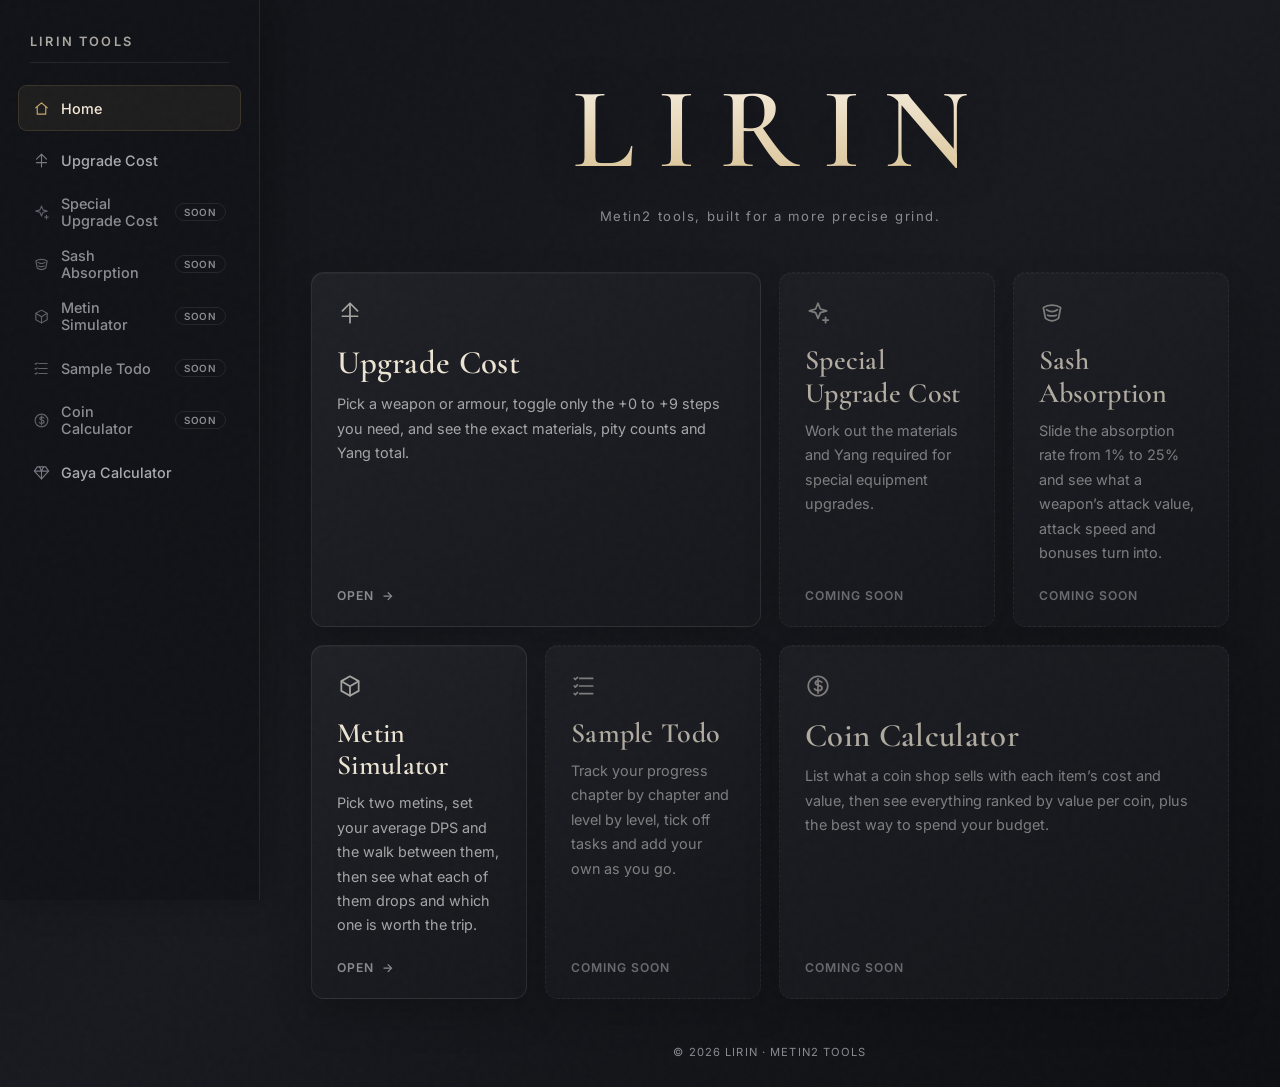
==== commit d468ad50: "Update index.html" ====
--- a/index.html
+++ b/index.html
@@ -112,12 +112,12 @@
         <p>Slide the absorption rate from 1% to 25% and see what a weapon’s attack value, attack speed and bonuses turn into.</p>
         <span class="card-open">Coming soon</span>
       </div>
-      <div class="tool-card is-soon" style="--i:3">
+      <a class="tool-card" style="--i:3" href="/metin-simulator/">
         <svg class="ic" aria-hidden="true"><use href="#i-metin"/></svg>
         <h2>Metin Simulator</h2>
         <p>Pick two metins, set your average DPS and the walk between them, then see what each of them drops and which one is worth the trip.</p>
-        <span class="card-open">Coming soon</span>
-      </div>
+        <span class="card-open">Open <span aria-hidden="true">→</span></span>
+      </a>
       <div class="tool-card is-soon" style="--i:4">
         <svg class="ic" aria-hidden="true"><use href="#i-todo"/></svg>
         <h2>Sample Todo</h2>
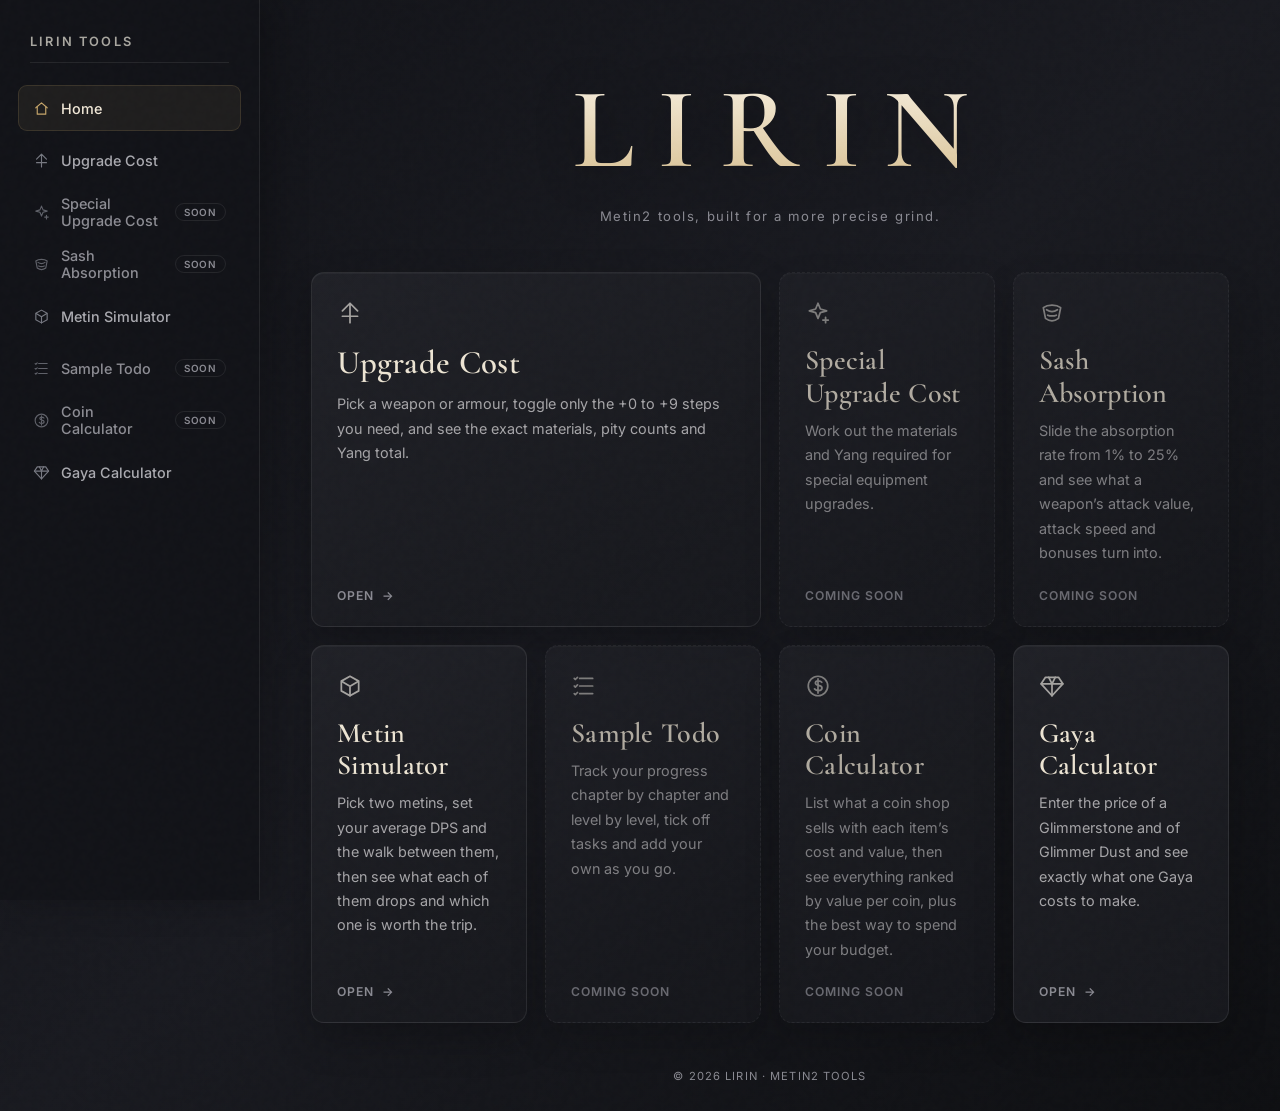
==== commit 4130dc9f: "Add files via upload" ====
--- a/index.html
+++ b/index.html
@@ -10,11 +10,11 @@
 <meta property="og:title" content="LIRIN — Metin2 Tools">
 <meta property="og:description" content="Refined Metin2 tools for upgrades, farming and planning.">
 <meta name="twitter:card" content="summary">
-<link rel="icon" href="data:image/svg+xml,%3Csvg xmlns='http://www.w3.org/2000/svg' viewBox='0 0 64 64'%3E%3Crect width='64' height='64' rx='12' fill='%230f1013'/%3E%3Cpath d='M20 14v36h26' fill='none' stroke='%23c7a76b' stroke-width='5' stroke-linecap='square'/%3E%3C/svg%3E">
+<link rel="icon" href="/favicon.svg" type="image/svg+xml">
 <link rel="preconnect" href="https://fonts.googleapis.com">
 <link rel="preconnect" href="https://fonts.gstatic.com" crossorigin>
 <link href="https://fonts.googleapis.com/css2?family=Cormorant+Garamond:wght@500;600;700&family=Inter:wght@400;500;600&display=swap" rel="stylesheet">
-<link rel="stylesheet" href="/common.css">
+<link rel="stylesheet" href="/common.css?v=2">
 <style>
 html{scroll-behavior:smooth;scrollbar-color:#414149 #101115}
 .skip{position:absolute;left:-9999px;top:8px;z-index:20;padding:8px 14px;border-radius:6px;background:var(--gold);color:#17130d;font-weight:600}
@@ -81,13 +81,14 @@
 <symbol id="i-sash" viewBox="0 0 24 24"><path d="M4 7c4-3 12-3 16 0l-2 10c-4 3-8 3-12 0L4 7Z"/><path d="M7 9c3 2 7 2 10 0M8 14c2 1 6 1 8 0"/></symbol>
 <symbol id="i-metin" viewBox="0 0 24 24"><path d="m12 3 8 4.5v9L12 21l-8-4.5v-9L12 3Z"/><path d="m4.5 7.8 7.5 4.4 7.5-4.4M12 12.2V21"/></symbol>
 <symbol id="i-todo" viewBox="0 0 24 24"><path d="M8 5h12M8 12h12M8 19h12"/><path d="m3 5 1 1 2-2M3 12l1 1 2-2M3 19l1 1 2-2"/></symbol>
+<symbol id="i-gaya" viewBox="0 0 24 24"><path d="M6 4h12l4 6-10 11L2 10l4-6Z"/><path d="M2 10h20M9 4l3 6 3-6M12 10v11"/></symbol>
 <symbol id="i-coin" viewBox="0 0 24 24"><circle cx="12" cy="12" r="9"/><path d="M15.5 8.5c-.7-.8-1.8-1.2-3.2-1.2-1.6 0-2.7.8-2.7 2 0 3.2 6.1 1.2 6.1 4.5 0 1.4-1.3 2.4-3.2 2.4-1.5 0-2.8-.5-3.7-1.5M12 5.5v13"/></symbol>
 </defs></svg>
 
 <a class="skip" href="#tools">Skip to tools</a>
 <div class="app-root">
   <nav id="sidebar"></nav>
-  <script src="/nav.js"></script>
+  <script src="/nav.js?v=2"></script>
 
   <main class="home-content">
     <h1 class="brand">LIRIN</h1>
@@ -124,12 +125,18 @@
         <p>Track your progress chapter by chapter and level by level, tick off tasks and add your own as you go.</p>
         <span class="card-open">Coming soon</span>
       </div>
-      <div class="tool-card wide is-soon" style="--i:5">
+      <div class="tool-card is-soon" style="--i:5">
         <svg class="ic" aria-hidden="true"><use href="#i-coin"/></svg>
         <h2>Coin Calculator</h2>
         <p>List what a coin shop sells with each item’s cost and value, then see everything ranked by value per coin, plus the best way to spend your budget.</p>
         <span class="card-open">Coming soon</span>
       </div>
+      <a class="tool-card" style="--i:6" href="/gaya-calculator/">
+        <svg class="ic" aria-hidden="true"><use href="#i-gaya"/></svg>
+        <h2>Gaya Calculator</h2>
+        <p>Enter the price of a Glimmerstone and of Glimmer Dust and see exactly what one Gaya costs to make.</p>
+        <span class="card-open">Open <span aria-hidden="true">→</span></span>
+      </a>
     </div>
 
     <footer class="site-footer">© 2026 LIRIN · Metin2 Tools</footer>
--- a/common.css
+++ b/common.css
@@ -31,6 +31,32 @@
 .summary b{color:#e6d2a7;font-size:1rem;font-weight:600}
 .summary .tot b{color:var(--green);font-size:1.15rem}
 
+/* ===== components shared by the tool pages (a page can still override any of these in its own <style>) ===== */
+[hidden]{display:none!important}
+.sr{position:absolute;width:1px;height:1px;overflow:hidden;clip:rect(0 0 0 0);white-space:nowrap}
+.note{margin:0 auto 22px;max-width:620px;padding:10px 16px;border:1px solid rgba(199,167,107,.22);border-radius:9px;background:rgba(199,167,107,.06);color:#d9c59b;font-size:.84rem;text-align:center}
+.panel{margin-top:18px;overflow:hidden;border:1px solid var(--line);border-radius:12px;background:#16171c}
+.panel h2{margin:0;padding:14px 18px;background:#22242b;font-size:1rem;font-weight:600}
+.pbody{padding:16px 18px 18px}
+.btn{padding:9px 16px;border:1px solid rgba(199,167,107,.35);border-radius:8px;background:rgba(199,167,107,.08);color:#e6d2a7;font-size:.82rem;font-weight:600;cursor:pointer}.btn:hover{background:rgba(199,167,107,.15)}
+.summary b,.qn{font-variant-numeric:tabular-nums}
+
+/* picture frame: initials show only when the picture is missing */
+.slot{position:relative;display:inline-grid;place-items:center;flex:none;width:38px;height:38px;border:1px solid rgba(255,255,255,.1);border-radius:9px;background:linear-gradient(180deg,#2b2d35,#202228);box-shadow:inset 0 1px 0 rgba(255,255,255,.05);color:#d6bd8c;font-size:.74rem;font-weight:600}
+.slot img{position:absolute;inset:4px;width:calc(100% - 8px);height:calc(100% - 8px);object-fit:contain;transition:opacity .15s}
+.slot>i{display:none;font-style:normal}.slot.no>i{display:block}
+.slot img:not(.ok){opacity:0}
+
+/* unit price rows */
+.prow{display:flex;flex-wrap:wrap;justify-content:space-between;align-items:center;gap:14px;margin-top:12px;padding:14px 16px;border-radius:9px;background:rgba(255,255,255,.035)}
+.pin{width:min(100%,310px);overflow:hidden;border:1px solid var(--line);border-radius:10px;background:#22242b}
+.pin.bad{border-color:#e0875a}
+.er{padding:0 14px 8px;color:#e0875a;font-size:.75rem}
+.pin label{display:flex;align-items:center;gap:8px;padding-right:14px}
+.pin input{flex:1;min-width:0;padding:12px 14px;border:0;background:none;font-size:.95rem}.pin em{color:var(--dim);font-size:.85rem;font-style:normal}
+.pn{display:flex;align-items:center;gap:10px;padding:9px 14px;background:#1b1c22;color:var(--muted);font-size:.8rem}.qn{color:var(--text);font-weight:600}
+.pv{font-size:.9rem;line-height:1.7}.u{color:#e0875a}.t{color:var(--green)}
+
 @media(max-width:700px){
   .app-root{flex-direction:column}
   .sidebar{position:relative;flex:none;width:100%;height:auto;flex-direction:row;align-items:center;gap:7px;padding:10px 12px;overflow-x:auto;border-right:0;border-bottom:1px solid var(--line)}
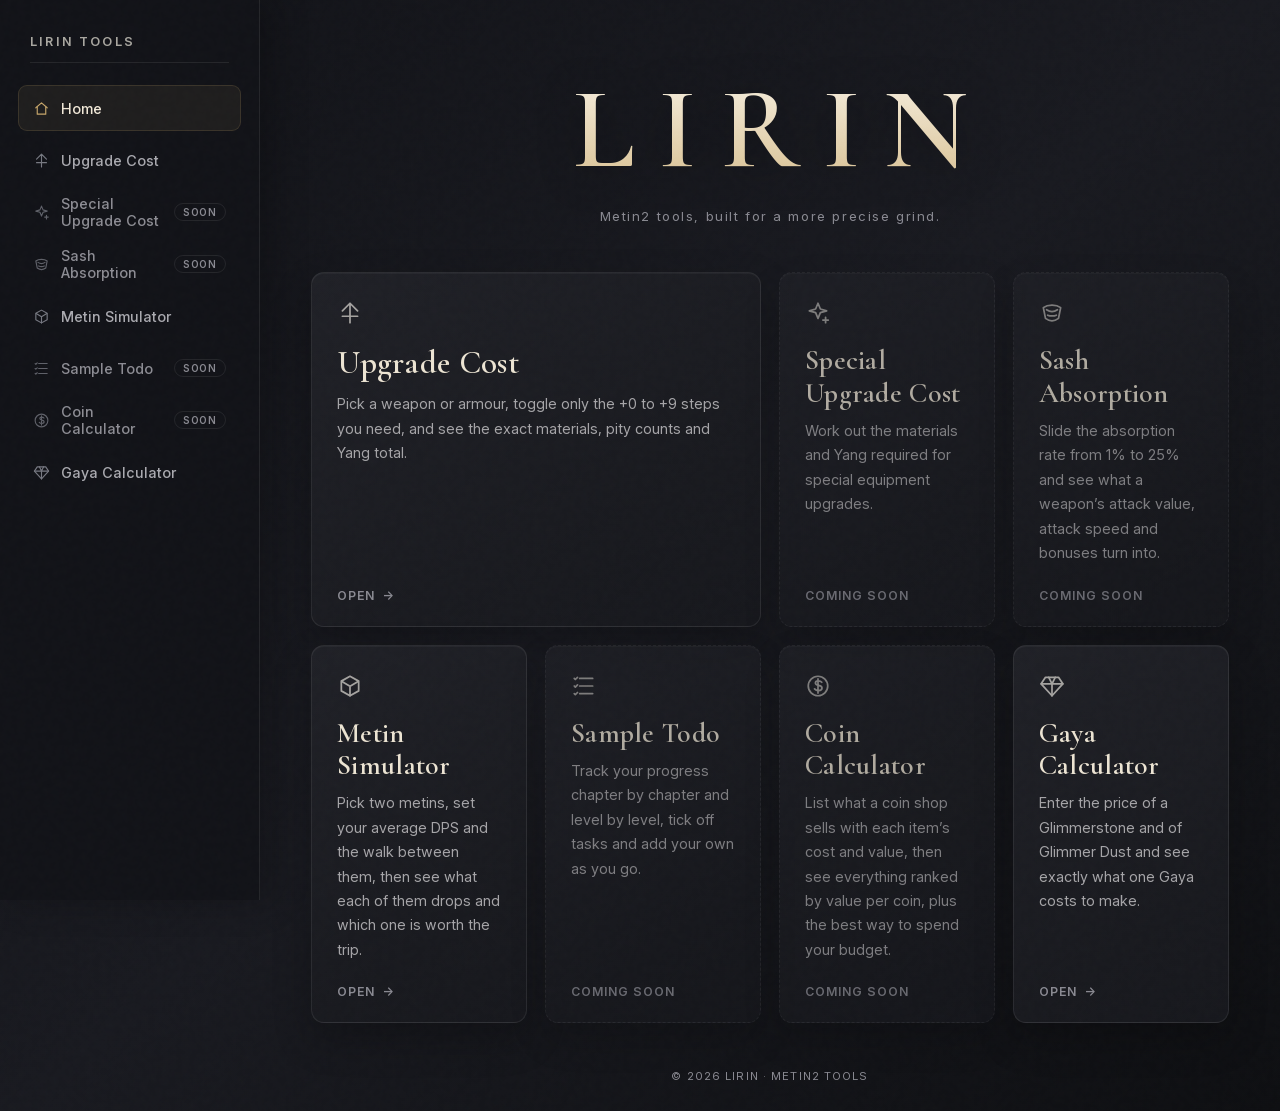
==== commit d3a3cfc1: "Optimize font loading and animation timings" ====
--- a/index.html
+++ b/index.html
@@ -11,14 +11,13 @@
 <meta property="og:description" content="Refined Metin2 tools for upgrades, farming and planning.">
 <meta name="twitter:card" content="summary">
 <link rel="icon" href="/favicon.svg" type="image/svg+xml">
-<link rel="preconnect" href="https://fonts.googleapis.com">
-<link rel="preconnect" href="https://fonts.gstatic.com" crossorigin>
-<link href="https://fonts.googleapis.com/css2?family=Cormorant+Garamond:wght@500;600;700&family=Inter:wght@400;500;600&display=swap" rel="stylesheet">
-<link rel="stylesheet" href="/common.css?v=2">
+<link rel="preload" href="/fonts/inter-400.woff" as="font" type="font/woff" crossorigin>
+<link rel="preload" href="/fonts/inter-500.woff" as="font" type="font/woff" crossorigin>
+<link rel="preload" href="/fonts/inter-600.woff" as="font" type="font/woff" crossorigin>
+<link rel="preload" href="/fonts/cormorant-600.woff" as="font" type="font/woff" crossorigin>
+<link rel="stylesheet" href="/common.css?v=3">
 <style>
 html{scroll-behavior:smooth;scrollbar-color:#414149 #101115}
-.skip{position:absolute;left:-9999px;top:8px;z-index:20;padding:8px 14px;border-radius:6px;background:var(--gold);color:#17130d;font-weight:600}
-.skip:focus{left:8px}
 .app-root{position:relative;isolation:isolate;overflow:clip}
 .app-root::after{content:"";position:absolute;inset:0;z-index:4;pointer-events:none;opacity:.035;background-image:url("data:image/svg+xml,%3Csvg viewBox='0 0 180 180' xmlns='http://www.w3.org/2000/svg'%3E%3Cfilter id='n'%3E%3CfeTurbulence type='fractalNoise' baseFrequency='.9' numOctaves='3' stitchTiles='stitch'/%3E%3C/filter%3E%3Crect width='100%25' height='100%25' filter='url(%23n)' opacity='.5'/%3E%3C/svg%3E")}
 /* the home page keeps its own sidebar depth (under the grain) and shadow */
@@ -51,10 +50,10 @@
 
 /* entrance */
 @keyframes rise{from{opacity:0;transform:translateY(14px)}}
-.brand,.tagline,.tool-card,.site-footer{animation:rise .7s cubic-bezier(.2,.7,.2,1) backwards}
-.tagline{animation-delay:.08s}
-.tool-card{animation-delay:calc(.18s + var(--i) * .07s)}
-.site-footer{animation-delay:.7s}
+.brand,.tagline,.tool-card,.site-footer{animation:rise .45s cubic-bezier(.2,.7,.2,1) backwards}
+.tagline{animation-delay:.05s}
+.tool-card{animation-delay:calc(.1s + var(--i) * .045s)}
+.site-footer{animation-delay:.4s}
 
 ::-webkit-scrollbar{width:10px;height:8px}
 ::-webkit-scrollbar-track{background:#101115}
@@ -88,7 +87,7 @@
 <a class="skip" href="#tools">Skip to tools</a>
 <div class="app-root">
   <nav id="sidebar"></nav>
-  <script src="/nav.js?v=2"></script>
+  <script src="/nav.js?v=3"></script>
 
   <main class="home-content">
     <h1 class="brand">LIRIN</h1>
@@ -144,10 +143,12 @@
 </div>
 <script>
 document.querySelectorAll("a.tool-card").forEach(card=>{
+  let f=0,ev;
   card.addEventListener("pointermove",e=>{
-    const b=card.getBoundingClientRect();
-    card.style.setProperty("--x",(e.clientX-b.left)+"px");
-    card.style.setProperty("--y",(e.clientY-b.top)+"px");
+    ev=e;if(f)return;                       // at most one style update per frame
+    f=requestAnimationFrame(()=>{f=0;const b=card.getBoundingClientRect();
+      card.style.setProperty("--x",(ev.clientX-b.left)+"px");
+      card.style.setProperty("--y",(ev.clientY-b.top)+"px")});
   });
 });
 </script>
--- a/common.css
+++ b/common.css
@@ -1,8 +1,17 @@
 /* LIRIN — shared styles (included by every page: <link rel="stylesheet" href="/common.css">) */
-:root{--gold:#c7a76b;--bg:#0f1013;--line:rgba(255,255,255,.08);--text:#f3f0e9;--muted:#a6a5a8;--dim:#8a8a92;--green:#46d081;--serif:"Cormorant Garamond",Georgia,"Times New Roman",serif;--sans:"Inter",ui-sans-serif,system-ui,-apple-system,"Segoe UI",sans-serif;color-scheme:dark}
+/* fonts live on the site itself (/fonts): no Google request, no render-blocking CSS from another domain */
+@font-face{font-family:"Inter";font-weight:400;font-style:normal;font-display:swap;src:url(/fonts/inter-400.woff) format("woff")}
+@font-face{font-family:"Inter";font-weight:500;font-style:normal;font-display:swap;src:url(/fonts/inter-500.woff) format("woff")}
+@font-face{font-family:"Inter";font-weight:600;font-style:normal;font-display:swap;src:url(/fonts/inter-600.woff) format("woff")}
+@font-face{font-family:"Cormorant Garamond";font-weight:600;font-style:normal;font-display:swap;src:url(/fonts/cormorant-600.woff) format("woff")}
+/* while Inter loads, Arial is stretched to Inter's size, so the layout does not move when the real font appears */
+@font-face{font-family:"Inter Fallback";src:local("Arial");size-adjust:107.6%;ascent-override:90.2%;descent-override:22.5%;line-gap-override:0%}
+:root{--gold:#c7a76b;--bg:#0f1013;--line:rgba(255,255,255,.08);--text:#f3f0e9;--muted:#a6a5a8;--dim:#8a8a92;--green:#46d081;--serif:"Cormorant Garamond",Georgia,"Times New Roman",serif;--sans:"Inter","Inter Fallback",ui-sans-serif,system-ui,-apple-system,"Segoe UI",sans-serif;color-scheme:dark}
 *{box-sizing:border-box}
+html{background:var(--bg)}
 body{margin:0;background:var(--bg);color:var(--text);font-family:var(--sans);-webkit-font-smoothing:antialiased}
 button,input{font:inherit;color:inherit}
+button{touch-action:manipulation}
 :focus-visible{outline:2px solid #d8bd83;outline-offset:3px}
 .ic{fill:none;stroke:currentColor;stroke-width:1.6;stroke-linecap:round;stroke-linejoin:round}
 .app-root{display:flex;min-height:100svh;background:linear-gradient(138deg,#121318,#191a20 50%,#0e0f12)}
@@ -68,3 +77,17 @@
   .summary div{flex-direction:column;gap:0;align-items:center}
 }
 @media(prefers-reduced-motion:reduce){*{transition-duration:.01ms!important}}
+
+/* skip link (added by /nav.js on the tool pages) */
+.skip{position:absolute;left:-9999px;top:8px;z-index:20;padding:8px 14px;border-radius:6px;background:var(--gold);color:#17130d;font-weight:600;text-decoration:none}
+.skip:focus{left:8px}
+main:focus{outline:none}
+
+/* smooth page changes: the sidebar stays put, the content cross-fades (browsers without support just navigate normally) */
+@view-transition{navigation:auto}
+.sidebar{view-transition-name:sidebar}
+::view-transition-group(root){animation-duration:.2s}
+@media(prefers-reduced-motion:reduce){@view-transition{navigation:none}}
+
+/* phones: inputs under 16px make iOS Safari zoom the page when you tap them */
+@media(hover:none) and (pointer:coarse){.app-root input{font-size:16px!important}}
